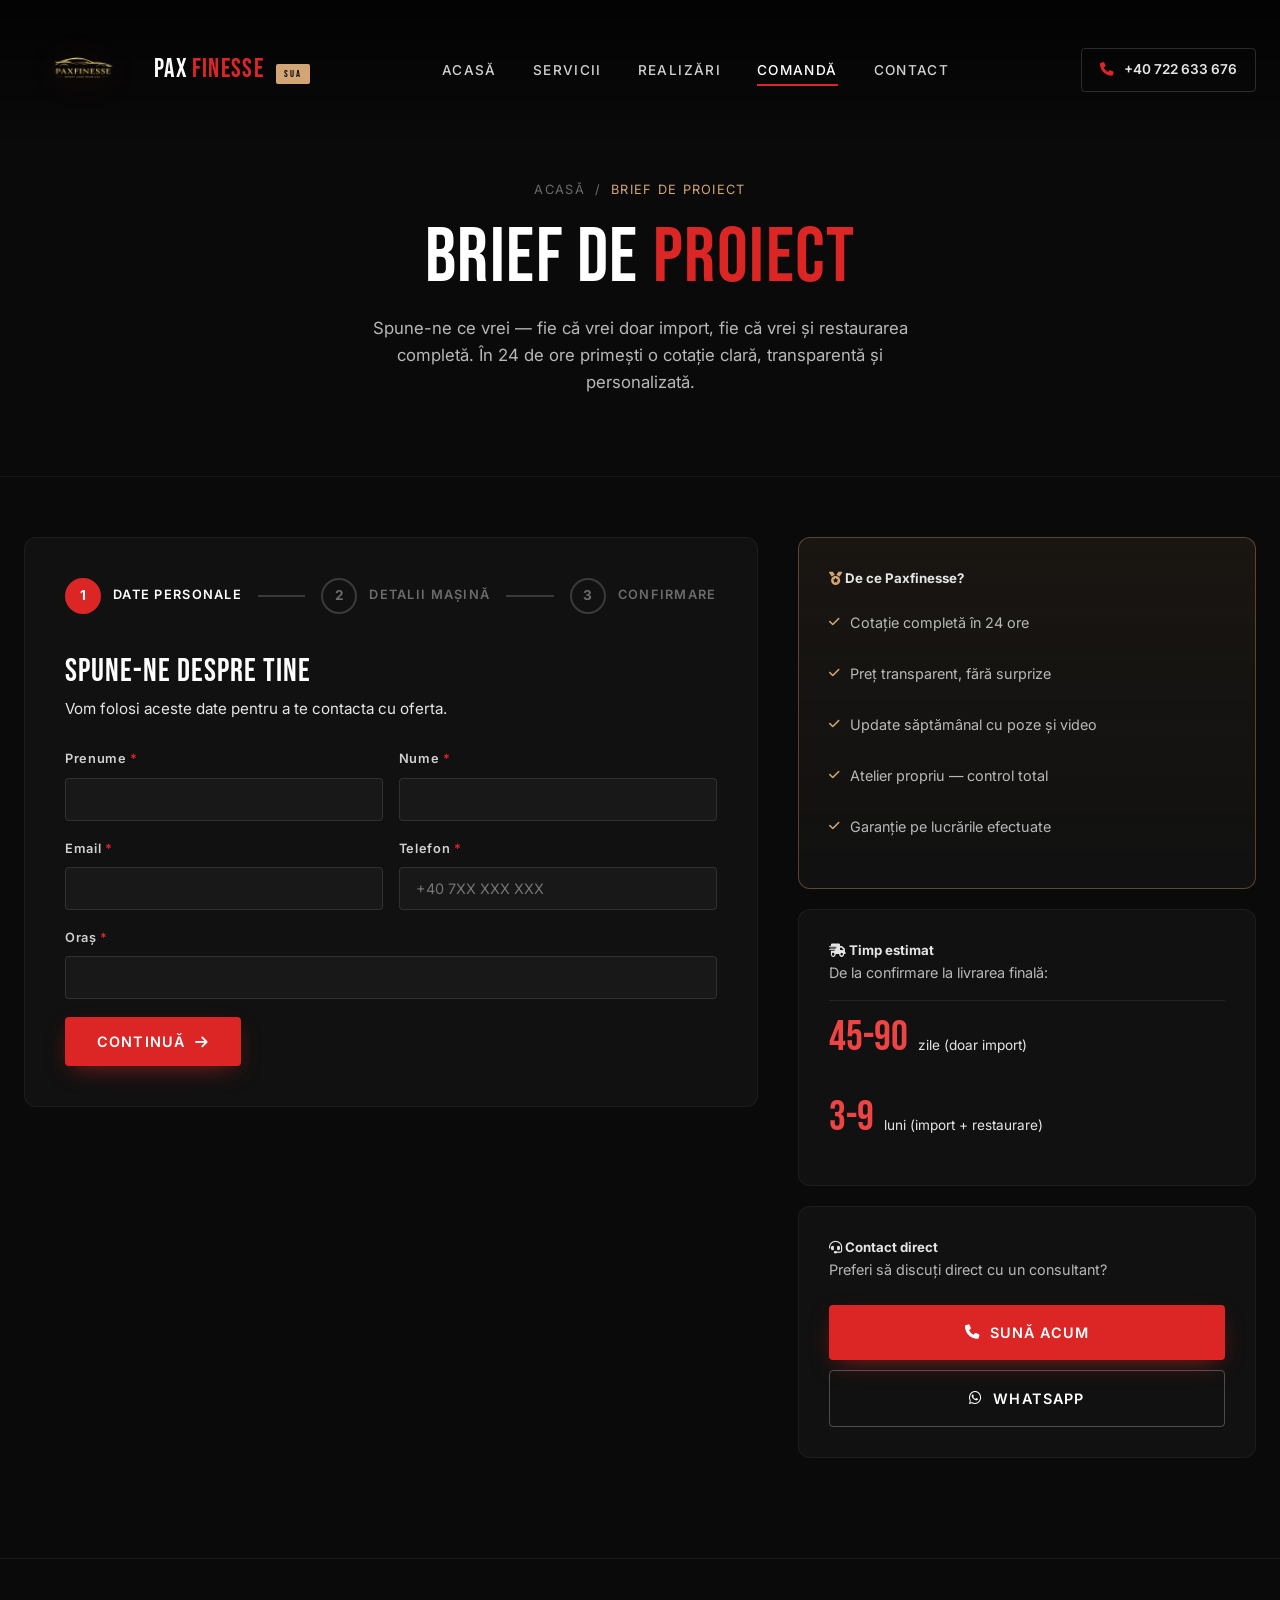
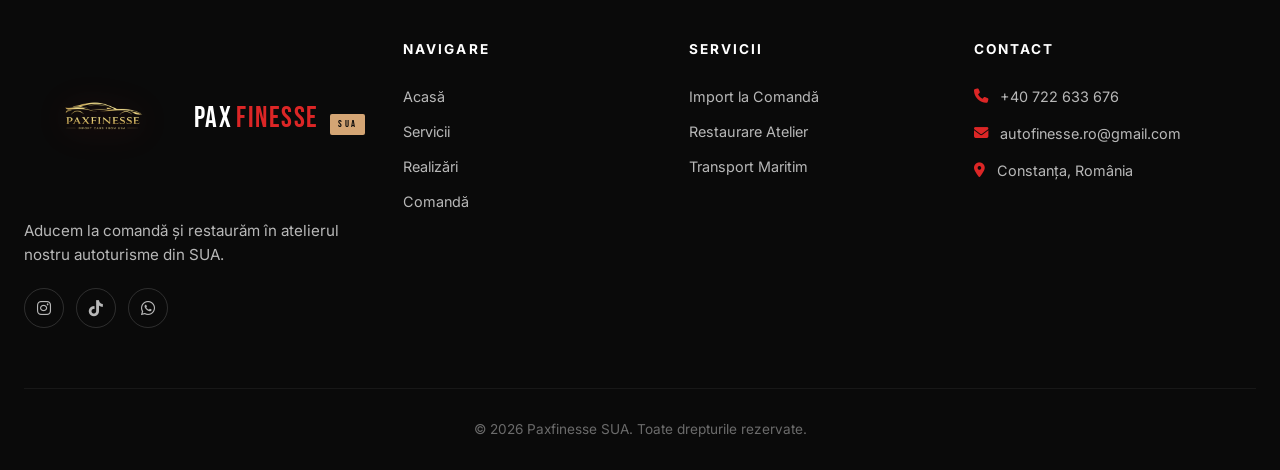
==== comanda.html @ f7341d7a "Paxfinesse SUA - site static complet: home, realizari, comanda" ====
<!DOCTYPE html>
<html lang="ro">
<head>
    <meta charset="UTF-8">
    <meta name="viewport" content="width=device-width, initial-scale=1.0">
    <title>Brief de Proiect — Paxfinesse SUA</title>
    <link rel="preconnect" href="https://fonts.googleapis.com">
    <link rel="preconnect" href="https://fonts.gstatic.com" crossorigin>
    <link href="https://fonts.googleapis.com/css2?family=Bebas+Neue&family=Inter:wght@300;400;500;600;700;800&family=Playfair+Display:ital,wght@1,400;1,500&display=swap" rel="stylesheet">
    <link rel="stylesheet" href="https://cdnjs.cloudflare.com/ajax/libs/font-awesome/6.5.0/css/all.min.css">
    <link rel="stylesheet" href="css/style.css">
</head>
<body>

<!-- NAVBAR -->
<nav class="navbar scrolled" id="navbar">
    <div class="nav-inner">
        <a href="index.html" class="brand">
            <img src="assets/paxfinesse-logo.png" alt="Paxfinesse SUA" class="brand-logo">
            <span class="brand-text">
                <span class="b-pax">PAX</span><span class="b-fin">FINESSE</span>
                <span class="b-sua">SUA</span>
            </span>
        </a>
        <ul class="nav-menu" id="navMenu">
            <li><a href="index.html">Acasă</a></li>
            <li><a href="index.html#servicii">Servicii</a></li>
            <li><a href="stoc.html">Realizări</a></li>
            <li><a href="comanda.html" class="active">Comandă</a></li>
            <li><a href="index.html#contact">Contact</a></li>
        </ul>
        <div class="nav-cta">
            <a href="tel:+40722633676" class="nav-phone">
                <i class="fas fa-phone"></i>
                <span>+40 722 633 676</span>
            </a>
            <button class="hamburger" id="burger" aria-label="Meniu">
                <span></span><span></span><span></span>
            </button>
        </div>
    </div>
</nav>

<!-- PAGE HERO -->
<section class="page-hero">
    <div class="container">
        <div class="page-hero-inner">
            <div class="breadcrumb">
                <a href="index.html">Acasă</a> / <span>Brief de Proiect</span>
            </div>
            <h1>Brief de <span class="text-red">Proiect</span></h1>
            <p>Spune-ne ce vrei — fie că vrei doar import, fie că vrei și restaurarea completă. În 24 de ore primești o cotație clară, transparentă și personalizată.</p>
        </div>
    </div>
</section>

<!-- ORDER -->
<section class="order-section">
    <div class="container">
        <div class="order-layout">

            <!-- LEFT: Form -->
            <div class="order-card">

                <!-- Steps bar -->
                <div class="steps-bar">
                    <div class="step-item active" data-step="1">
                        <div class="step-num">1</div>
                        <div class="step-label">Date Personale</div>
                    </div>
                    <div class="step-line"></div>
                    <div class="step-item" data-step="2">
                        <div class="step-num">2</div>
                        <div class="step-label">Detalii Mașină</div>
                    </div>
                    <div class="step-line"></div>
                    <div class="step-item" data-step="3">
                        <div class="step-num">3</div>
                        <div class="step-label">Confirmare</div>
                    </div>
                </div>

                <form id="orderForm" novalidate>

                    <!-- STEP 1 -->
                    <div class="form-step active" data-step="1">
                        <h3 class="form-step-title">Spune-ne despre tine</h3>
                        <p class="form-step-sub">Vom folosi aceste date pentru a te contacta cu oferta.</p>

                        <div class="form-row">
                            <div class="form-group">
                                <label>Prenume <span class="text-red">*</span></label>
                                <input type="text" class="text-input" name="firstName" id="firstName" required>
                            </div>
                            <div class="form-group">
                                <label>Nume <span class="text-red">*</span></label>
                                <input type="text" class="text-input" name="lastName" id="lastName" required>
                            </div>
                        </div>

                        <div class="form-row">
                            <div class="form-group">
                                <label>Email <span class="text-red">*</span></label>
                                <input type="email" class="text-input" name="email" id="email" required>
                            </div>
                            <div class="form-group">
                                <label>Telefon <span class="text-red">*</span></label>
                                <input type="tel" class="text-input" name="phone" id="phone" required placeholder="+40 7XX XXX XXX">
                            </div>
                        </div>

                        <div class="form-group">
                            <label>Oraș <span class="text-red">*</span></label>
                            <input type="text" class="text-input" name="city" id="city" required>
                        </div>

                        <div class="form-actions">
                            <span></span>
                            <button type="button" class="btn btn-primary" data-next>
                                Continuă <i class="fas fa-arrow-right"></i>
                            </button>
                        </div>
                    </div>

                    <!-- STEP 2 -->
                    <div class="form-step" data-step="2">
                        <h3 class="form-step-title">Detalii despre proiectul tău</h3>
                        <p class="form-step-sub">Cu cât mai multe detalii, cu atât mai bună oferta noastră.</p>

                        <div class="form-group">
                            <label>Ce serviciu vrei? <span class="text-red">*</span></label>
                            <div class="service-choice">
                                <label class="choice-card">
                                    <input type="radio" name="serviceType" value="import" required>
                                    <span class="choice-content">
                                        <i class="fas fa-flag-usa"></i>
                                        <strong>Doar Import</strong>
                                        <small>O găsim, o aducem, o înmatriculăm</small>
                                    </span>
                                </label>
                                <label class="choice-card">
                                    <input type="radio" name="serviceType" value="full" required>
                                    <span class="choice-content">
                                        <i class="fas fa-tools"></i>
                                        <strong>Import + Restaurare</strong>
                                        <small>Pachet complet în atelierul nostru</small>
                                    </span>
                                </label>
                                <label class="choice-card">
                                    <input type="radio" name="serviceType" value="consult" required>
                                    <span class="choice-content">
                                        <i class="fas fa-comments"></i>
                                        <strong>Consultanță</strong>
                                        <small>Nu sunt încă sigur, vreau să discutăm</small>
                                    </span>
                                </label>
                            </div>
                        </div>

                        <div class="form-row">
                            <div class="form-group">
                                <label>Marca <span class="text-red">*</span></label>
                                <input type="text" class="text-input" name="carBrand" id="carBrand" required placeholder="Ex: Ford, Chevy, Dodge...">
                            </div>
                            <div class="form-group">
                                <label>Model <span class="text-red">*</span></label>
                                <input type="text" class="text-input" name="carModel" id="carModel" required placeholder="Ex: Mustang, Camaro, Charger">
                            </div>
                        </div>

                        <div class="form-row">
                            <div class="form-group">
                                <label>An (sau interval)</label>
                                <input type="text" class="text-input" name="carYear" id="carYear" placeholder="Ex: 2018-2022 sau 1969">
                            </div>
                            <div class="form-group">
                                <label>Buget total (€) <span class="text-red">*</span></label>
                                <input type="text" class="text-input" name="budget" id="budget" required placeholder="Ex: 50000">
                            </div>
                        </div>

                        <div class="form-group">
                            <label>Stare finală dorită</label>
                            <select class="select-input" name="desiredCondition" id="desiredCondition">
                                <option value="">Alege starea dorită...</option>
                                <option value="daily">Daily driver — fiabil, frumos, gata de drum</option>
                                <option value="showroom">Showroom — perfect, ca nouă</option>
                                <option value="resto-mod">Resto-Mod — vintage cu interior modern</option>
                                <option value="track">Track-ready — modificări de performanță</option>
                                <option value="concours">Concours — restaurare la nivel de muzeu</option>
                                <option value="original">Original — doar păstrat și îmbunătățit</option>
                            </select>
                        </div>

                        <div class="form-row">
                            <div class="form-group">
                                <label>Culoare preferată</label>
                                <input type="text" class="text-input" name="carColor" id="carColor" placeholder="Ex: Negru, Roșu Granat">
                            </div>
                            <div class="form-group">
                                <label>VIN (dacă ai deja o mașină identificată)</label>
                                <input type="text" class="text-input" name="vinNumber" id="vinNumber" placeholder="17 caractere">
                            </div>
                        </div>

                        <div class="form-group">
                            <label>Note suplimentare / Modificări dorite</label>
                            <textarea class="text-input" name="extras" id="extras" rows="4" placeholder="Ex: jante 20'', eșapament aftermarket, scaune din piele, panoramic, lift kit..."></textarea>
                        </div>

                        <div class="form-actions">
                            <button type="button" class="btn btn-outline" data-prev>
                                <i class="fas fa-arrow-left"></i> Înapoi
                            </button>
                            <button type="button" class="btn btn-primary" data-next>
                                Continuă <i class="fas fa-arrow-right"></i>
                            </button>
                        </div>
                    </div>

                    <!-- STEP 3 -->
                    <div class="form-step" data-step="3">
                        <h3 class="form-step-title">Verifică și trimite</h3>
                        <p class="form-step-sub">Asigură-te că toate datele sunt corecte înainte de a trimite.</p>

                        <div class="review-block" id="reviewBlock"></div>

                        <div class="checkbox-row" style="margin-top:24px">
                            <input type="checkbox" id="agreeTerms" required>
                            <label for="agreeTerms">
                                Sunt de acord cu <a href="#" style="color:var(--red-bright)">termenii și condițiile</a> serviciului.
                            </label>
                        </div>

                        <div class="checkbox-row">
                            <input type="checkbox" id="agreeGdpr">
                            <label for="agreeGdpr">
                                Doresc să primesc oferte periodice prin email (opțional).
                            </label>
                        </div>

                        <div class="form-actions">
                            <button type="button" class="btn btn-outline" data-prev>
                                <i class="fas fa-arrow-left"></i> Înapoi
                            </button>
                            <button type="submit" class="btn btn-primary">
                                <i class="fas fa-paper-plane"></i> Trimite Cererea
                            </button>
                        </div>
                    </div>

                </form>

                <!-- Success state -->
                <div class="success-state" id="successState" style="display:none">
                    <div class="success-ico">
                        <i class="fas fa-check"></i>
                    </div>
                    <h2>Briful tău a fost trimis!</h2>
                    <p>Mulțumim! Un consultant Paxfinesse SUA te va contacta în maxim 24 de ore cu o cotație completă și opțiuni de proiect.</p>
                    <a href="stoc.html" class="btn btn-primary">
                        <i class="fas fa-images"></i> Explorează Realizările
                    </a>
                </div>

            </div>

            <!-- RIGHT: Aside -->
            <aside class="order-aside">

                <div class="aside-card gold">
                    <h5><i class="fas fa-medal"></i> De ce Paxfinesse?</h5>
                    <ul class="aside-list">
                        <li><i class="fas fa-check"></i> Cotație completă în 24 ore</li>
                        <li><i class="fas fa-check"></i> Preț transparent, fără surprize</li>
                        <li><i class="fas fa-check"></i> Update săptămânal cu poze și video</li>
                        <li><i class="fas fa-check"></i> Atelier propriu — control total</li>
                        <li><i class="fas fa-check"></i> Garanție pe lucrările efectuate</li>
                    </ul>
                </div>

                <div class="aside-card">
                    <h5><i class="fas fa-shipping-fast"></i> Timp estimat</h5>
                    <p>De la confirmare la livrarea finală:</p>
                    <div class="aside-stat">
                        <span class="big">45-90</span>
                        <span class="small">zile (doar import)</span>
                    </div>
                    <div class="aside-stat" style="border-top:none;padding-top:6px">
                        <span class="big">3-9</span>
                        <span class="small">luni (import + restaurare)</span>
                    </div>
                </div>

                <div class="aside-card">
                    <h5><i class="fas fa-headset"></i> Contact direct</h5>
                    <p>Preferi să discuți direct cu un consultant?</p>
                    <a href="tel:+40722633676" class="btn btn-primary btn-block" style="margin-top:14px">
                        <i class="fas fa-phone"></i> Sună Acum
                    </a>
                    <a href="https://wa.me/40722633676" class="btn btn-outline btn-block" style="margin-top:10px">
                        <i class="fab fa-whatsapp"></i> WhatsApp
                    </a>
                </div>

            </aside>

        </div>
    </div>
</section>

<!-- FOOTER -->
<footer class="footer" id="contact">
    <div class="container">
        <div class="footer-grid">
            <div class="footer-about">
                <a href="index.html" class="brand brand-footer">
                    <img src="assets/paxfinesse-logo.png" alt="Paxfinesse SUA" class="brand-logo">
                    <span class="brand-text">
                        <span class="b-pax">PAX</span><span class="b-fin">FINESSE</span>
                        <span class="b-sua">SUA</span>
                    </span>
                </a>
                <p>Aducem la comandă și restaurăm în atelierul nostru autoturisme din SUA.</p>
                <div class="socials">
                    <a href="https://www.instagram.com/paxfinessepax/" target="_blank" rel="noopener noreferrer" aria-label="Instagram"><i class="fab fa-instagram"></i></a>
                    <a href="https://www.tiktok.com/@paxfinesse?_t=ZN-8yZHqIfmm4E&_r=1&fbclid=PAZXh0bgNhZW0CMTEAc3J0YwZhcHBfaWQPOTM2NjE5NzQzMzkyNDU5AAGn2TuDAbLvphgei1O01tbaapVm8dabhwW_PqKula9Um7e5-4xDob9JzGexZbg_aem_R9yHzOPv0Os4jZHswV5WrA" target="_blank" rel="noopener noreferrer" aria-label="TikTok"><i class="fab fa-tiktok"></i></a>
                    <a href="#" aria-label="WhatsApp"><i class="fab fa-whatsapp"></i></a>
                </div>
            </div>
            <div>
                <h5>Navigare</h5>
                <div class="footer-links">
                    <a href="index.html">Acasă</a>
                    <a href="index.html#servicii">Servicii</a>
                    <a href="stoc.html">Realizări</a>
                    <a href="comanda.html">Comandă</a>
                </div>
            </div>
            <div>
                <h5>Servicii</h5>
                <div class="footer-links">
                    <a href="index.html#servicii">Import la Comandă</a>
                    <a href="index.html#servicii">Restaurare Atelier</a>
                    <a href="index.html#detalii-servicii">Transport Maritim</a>
                </div>
            </div>
            <div>
                <h5>Contact</h5>
                <ul class="footer-contact">
                    <li><i class="fas fa-phone"></i> +40 722 633 676</li>
                    <li><i class="fas fa-envelope"></i> autofinesse.ro@gmail.com</li>
                    <li><i class="fas fa-map-marker-alt"></i> Constanța, România</li>
                </ul>
            </div>
        </div>
        <div class="footer-bottom">
            <p>&copy; 2026 Paxfinesse SUA. Toate drepturile rezervate.</p>
        </div>
    </div>
</footer>

<script src="js/main.js"></script>
</body>
</html>
---- css/style.css ----
/* ==========================================================================
   PAXFINESSE SUA — Premium Car Import Stylesheet
   Palette: jet black, crimson red, champagne gold accent
   ========================================================================== */

/* ---------- RESET ---------- */
*, *::before, *::after { margin: 0; padding: 0; box-sizing: border-box; }
html { scroll-behavior: smooth; -webkit-text-size-adjust: 100%; }
body {
    font-family: 'Inter', -apple-system, BlinkMacSystemFont, sans-serif;
    background: #0a0a0a;
    color: #e5e5e5;
    line-height: 1.6;
    overflow-x: hidden;
    -webkit-font-smoothing: antialiased;
}
img, svg { max-width: 100%; display: block; }
a { color: inherit; text-decoration: none; transition: color .25s ease; }
button { font-family: inherit; cursor: pointer; border: none; background: none; color: inherit; }
input, select, textarea { font-family: inherit; font-size: 1rem; }
ul { list-style: none; }

/* ---------- TOKENS ---------- */
:root {
    --black: #0a0a0a;
    --black-2: #111111;
    --black-3: #181818;
    --gray-900: #1f1f1f;
    --gray-800: #2a2a2a;
    --gray-700: #3a3a3a;
    --gray-500: #6b6b6b;
    --gray-300: #b8b8b8;
    --gray-200: #d1d1d1;
    --white: #ffffff;
    --red: #dc2626;
    --red-bright: #ef4444;
    --red-dark: #991b1b;
    --gold: #d4a574;
    --gold-bright: #e6bd8a;

    --font-body: 'Inter', sans-serif;
    --font-display: 'Bebas Neue', 'Inter', sans-serif;
    --font-serif: 'Playfair Display', serif;

    --container: 1280px;
    --radius: 4px;
    --radius-lg: 12px;
    --transition: cubic-bezier(.4,0,.2,1);

    --shadow-lg: 0 25px 50px -12px rgba(0,0,0,0.5);
    --shadow-red: 0 12px 40px -10px rgba(220,38,38,0.45);
}

/* ---------- TYPOGRAPHY ---------- */
h1, h2, h3, h4 { font-family: var(--font-display); font-weight: 400; letter-spacing: 0.02em; color: var(--white); line-height: 1.1; }
.text-red { color: var(--red); }
.text-gold { color: var(--gold); }
.text-white { color: var(--white); }

/* ---------- LAYOUT ---------- */
.container {
    width: 100%;
    max-width: var(--container);
    margin: 0 auto;
    padding: 0 24px;
}
.section { padding: 100px 0; }
.section-tag {
    display: inline-flex;
    align-items: center;
    gap: 12px;
    font-size: 0.75rem;
    font-weight: 600;
    letter-spacing: 0.25em;
    text-transform: uppercase;
    color: var(--gold);
    margin-bottom: 20px;
}
.section-tag::before {
    content: '';
    width: 40px; height: 1px;
    background: var(--gold);
}
.section-header { text-align: center; max-width: 720px; margin: 0 auto 70px; }
.section-header h2 {
    font-size: clamp(2.2rem, 4.5vw, 3.8rem);
    margin-bottom: 16px;
}
.section-header p { color: var(--gray-300); font-size: 1.05rem; }

/* ---------- BUTTONS ---------- */
.btn {
    display: inline-flex;
    align-items: center;
    justify-content: center;
    gap: 10px;
    padding: 16px 32px;
    font-weight: 600;
    font-size: 0.9rem;
    letter-spacing: 0.08em;
    text-transform: uppercase;
    border-radius: var(--radius);
    transition: all .3s var(--transition);
    position: relative;
    overflow: hidden;
    cursor: pointer;
}
.btn-primary {
    background: var(--red);
    color: var(--white);
    box-shadow: 0 8px 24px -8px rgba(220,38,38,0.6);
}
.btn-primary:hover {
    background: var(--red-bright);
    transform: translateY(-2px);
    box-shadow: 0 14px 32px -8px rgba(220,38,38,0.7);
}
.btn-outline {
    background: transparent;
    color: var(--white);
    border: 1px solid rgba(255,255,255,0.25);
}
.btn-outline:hover {
    background: var(--white);
    color: var(--black);
    border-color: var(--white);
}
.btn-gold {
    background: var(--gold);
    color: var(--black);
}
.btn-gold:hover { background: var(--gold-bright); transform: translateY(-2px); }
.btn-sm { padding: 11px 22px; font-size: 0.75rem; }
.btn-block { width: 100%; }

/* ==========================================================================
   NAVBAR
   ========================================================================== */
.navbar {
    position: fixed;
    top: 0; left: 0; right: 0;
    z-index: 1000;
    padding: 10px 0;
    transition: all .4s var(--transition);
    background: linear-gradient(180deg, rgba(0,0,0,0.7) 0%, transparent 100%);
}
.navbar.scrolled {
    padding: 8px 0;
    background: rgba(10,10,10,0.95);
    backdrop-filter: blur(20px);
    -webkit-backdrop-filter: blur(20px);
    border-bottom: 1px solid rgba(255,255,255,0.06);
}
.nav-inner {
    max-width: var(--container);
    margin: 0 auto;
    padding: 0 24px;
    display: flex;
    align-items: center;
    justify-content: space-between;
    gap: 30px;
}
.brand {
    display: flex;
    align-items: center;
    gap: 10px;
    font-family: var(--font-display);
    font-size: 1.6rem;
    letter-spacing: 0.05em;
    text-decoration: none;
}
.brand-logo {
    height: 120px;
    width: auto;
    display: block;
    filter: drop-shadow(0 4px 16px rgba(220,38,38,0.35));
    transition: transform .35s ease, filter .35s ease;
}
.brand:hover .brand-logo {
    transform: scale(1.06) rotate(-2deg);
    filter: drop-shadow(0 4px 14px rgba(239,68,68,0.5));
}
.brand-text { display: flex; align-items: baseline; gap: 4px; }
.brand .b-pax { color: var(--white); }
.brand .b-fin { color: var(--red); }
.brand .b-sua {
    margin-left: 8px;
    padding: 2px 8px;
    font-size: 0.65rem;
    background: var(--gold);
    color: var(--black);
    border-radius: 2px;
    letter-spacing: 0.2em;
}
.nav-menu {
    display: flex;
    gap: 36px;
}
.nav-menu a {
    position: relative;
    font-size: 0.85rem;
    font-weight: 500;
    letter-spacing: 0.1em;
    text-transform: uppercase;
    color: var(--gray-200);
    padding: 8px 0;
}
.nav-menu a:hover,
.nav-menu a.active { color: var(--white); }
.nav-menu a::after {
    content: '';
    position: absolute;
    left: 0; bottom: 0;
    width: 0; height: 2px;
    background: var(--red);
    transition: width .3s var(--transition);
}
.nav-menu a:hover::after,
.nav-menu a.active::after { width: 100%; }

.nav-cta {
    display: flex;
    align-items: center;
    gap: 16px;
}
.nav-phone {
    display: flex;
    align-items: center;
    gap: 10px;
    padding: 10px 18px;
    border: 1px solid rgba(255,255,255,0.15);
    border-radius: var(--radius);
    font-size: 0.85rem;
    font-weight: 600;
    transition: all .3s var(--transition);
}
.nav-phone:hover { border-color: var(--red); color: var(--red); }
.nav-phone i { color: var(--red); }

/* Hamburger */
.hamburger {
    display: none;
    flex-direction: column;
    gap: 5px;
    padding: 8px;
    z-index: 1001;
}
.hamburger span {
    display: block;
    width: 24px; height: 2px;
    background: var(--white);
    transition: all .3s var(--transition);
}
.hamburger.active span:nth-child(1) { transform: translateY(7px) rotate(45deg); }
.hamburger.active span:nth-child(2) { opacity: 0; }
.hamburger.active span:nth-child(3) { transform: translateY(-7px) rotate(-45deg); }

/* ==========================================================================
   HERO
   ========================================================================== */
.hero {
    position: relative;
    min-height: 100vh;
    display: flex;
    align-items: center;
    overflow: hidden;
    background: var(--black);
}
.hero-bg {
    position: absolute;
    inset: 0;
    background-image: url('https://images.unsplash.com/photo-1492144534655-ae79c964c9d7?w=1920&q=80');
    background-size: cover;
    background-position: center;
    transform: scale(1.05);
    animation: heroZoom 20s ease-in-out infinite alternate;
}
@keyframes heroZoom {
    from { transform: scale(1.05); }
    to { transform: scale(1.15); }
}
.hero-overlay {
    position: absolute;
    inset: 0;
    background: linear-gradient(135deg, rgba(10,10,10,0.95) 0%, rgba(10,10,10,0.7) 50%, rgba(10,10,10,0.85) 100%);
}
.hero-grain {
    position: absolute;
    inset: 0;
    opacity: 0.08;
    background-image: url("data:image/svg+xml,%3Csvg viewBox='0 0 200 200' xmlns='http://www.w3.org/2000/svg'%3E%3Cfilter id='n'%3E%3CfeTurbulence type='fractalNoise' baseFrequency='0.9'/%3E%3C/filter%3E%3Crect width='100%25' height='100%25' filter='url(%23n)'/%3E%3C/svg%3E");
    pointer-events: none;
}
.hero-content {
    position: relative;
    z-index: 2;
    width: 100%;
    max-width: var(--container);
    margin: 0 auto;
    padding: 120px 24px 80px;
}
.hero-badge {
    display: inline-flex;
    align-items: center;
    gap: 12px;
    padding: 8px 16px;
    background: rgba(220,38,38,0.12);
    border: 1px solid rgba(220,38,38,0.3);
    border-radius: 100px;
    font-size: 0.75rem;
    letter-spacing: 0.2em;
    text-transform: uppercase;
    color: var(--red-bright);
    font-weight: 600;
    margin-bottom: 28px;
    animation: fadeUp .8s var(--transition) both;
}
.hero h1 {
    font-size: clamp(3rem, 8vw, 7rem);
    line-height: 0.95;
    margin-bottom: 28px;
    max-width: 900px;
    animation: fadeUp .8s .1s var(--transition) both;
}
.hero h1 .accent {
    display: block;
    font-family: var(--font-serif);
    font-style: italic;
    font-weight: 400;
    font-size: 0.6em;
    color: var(--gold);
    margin-top: 8px;
}
.hero-subtitle {
    font-size: 1.15rem;
    color: var(--gray-300);
    max-width: 580px;
    margin-bottom: 40px;
    animation: fadeUp .8s .2s var(--transition) both;
}
.hero-actions {
    display: flex;
    gap: 16px;
    flex-wrap: wrap;
    margin-bottom: 80px;
    animation: fadeUp .8s .3s var(--transition) both;
}
.hero-stats {
    display: grid;
    grid-template-columns: repeat(auto-fit, minmax(180px, 1fr));
    gap: 40px;
    max-width: 800px;
    padding-top: 40px;
    border-top: 1px solid rgba(255,255,255,0.08);
    animation: fadeUp .8s .4s var(--transition) both;
}
.hero-stat { }
.hero-stat .num {
    display: block;
    font-family: var(--font-display);
    font-size: 3rem;
    color: var(--white);
    line-height: 1;
    margin-bottom: 8px;
}
.hero-stat .num .text-red { color: var(--red); }
.hero-stat .lbl {
    font-size: 0.75rem;
    letter-spacing: 0.25em;
    text-transform: uppercase;
    color: var(--gray-500);
}

.scroll-cue {
    position: absolute;
    bottom: 30px;
    left: 50%;
    transform: translateX(-50%);
    z-index: 2;
    display: flex;
    flex-direction: column;
    align-items: center;
    gap: 8px;
    color: var(--gray-300);
    font-size: 0.7rem;
    letter-spacing: 0.3em;
    text-transform: uppercase;
}
.scroll-cue .line {
    width: 1px;
    height: 40px;
    background: linear-gradient(to bottom, var(--gold), transparent);
    animation: scrollLine 2s ease-in-out infinite;
}
@keyframes scrollLine {
    0%, 100% { transform: scaleY(1); transform-origin: top; }
    50% { transform: scaleY(0.3); transform-origin: top; }
}
@keyframes fadeUp {
    from { opacity: 0; transform: translateY(30px); }
    to { opacity: 1; transform: translateY(0); }
}

/* ==========================================================================
   AUCTION PARTNERS STRIP
   ========================================================================== */
.partners {
    padding: 50px 0;
    background: var(--black-2);
    border-bottom: 1px solid rgba(255,255,255,0.05);
}
.partners-label {
    text-align: center;
    font-size: 0.7rem;
    letter-spacing: 0.3em;
    text-transform: uppercase;
    color: var(--gray-500);
    margin-bottom: 30px;
}
.partners-grid {
    display: flex;
    justify-content: center;
    align-items: center;
    gap: 60px;
    flex-wrap: wrap;
    opacity: 0.6;
}
.partner-logo {
    font-family: var(--font-display);
    font-size: 1.5rem;
    letter-spacing: 0.1em;
    color: var(--gray-300);
    transition: all .3s var(--transition);
}
.partner-logo:hover { color: var(--gold); opacity: 1; }

/* ---------- TOP BRANDS CAROUSEL ---------- */
.top-brands {
    padding: 90px 0 80px;
    background: linear-gradient(180deg, #0c0c0c 0%, #101010 100%);
    border-top: 1px solid rgba(255,255,255,0.06);
    border-bottom: 1px solid rgba(255,255,255,0.06);
}
.brand-carousel {
    position: relative;
    overflow: hidden;
    margin-top: 12px;
}
.brand-carousel::before,
.brand-carousel::after {
    content: '';
    position: absolute;
    top: 0;
    width: 120px;
    height: 100%;
    z-index: 2;
    pointer-events: none;
}
.brand-carousel::before {
    left: 0;
    background: linear-gradient(90deg, #0f0f0f 0%, transparent 100%);
}
.brand-carousel::after {
    right: 0;
    background: linear-gradient(270deg, #0f0f0f 0%, transparent 100%);
}
.brand-track {
    display: flex;
    align-items: center;
    gap: 18px;
    width: max-content;
    animation: brandMarquee 44s linear infinite;
    padding: 16px 0;
}
.brand-carousel:hover .brand-track { animation-play-state: paused; }
.brand-item {
    width: 170px;
    min-width: 170px;
    height: 96px;
    border-radius: 12px;
    background: rgba(255,255,255,0.03);
    border: 1px solid rgba(255,255,255,0.1);
    display: flex;
    align-items: center;
    justify-content: center;
    padding: 16px;
}
.brand-item img {
    max-width: 100%;
    max-height: 100%;
    object-fit: contain;
    filter: grayscale(1) contrast(1.05) brightness(0.92);
    opacity: 0.82;
    transition: filter .25s ease, opacity .25s ease, transform .25s ease;
}
.brand-item:hover img {
    filter: grayscale(0) contrast(1.08) brightness(1);
    opacity: 1;
    transform: scale(1.04);
}
@keyframes brandMarquee {
    from { transform: translateX(0); }
    to { transform: translateX(-50%); }
}
@media (max-width: 768px) {
    .brand-item {
        width: 140px;
        min-width: 140px;
        height: 84px;
    }
}

/* ==========================================================================
   USEFUL RESOURCES
   ========================================================================== */
.resources-useful {
    background: linear-gradient(180deg, #0d0d0d 0%, #121212 100%);
}
.resources-grid {
    display: grid;
    grid-template-columns: repeat(2, minmax(0, 1fr));
    gap: 24px;
}
.resource-card {
    background: var(--black-2);
    border: 1px solid rgba(255,255,255,0.08);
    border-radius: var(--radius-lg);
    padding: 34px 30px;
    transition: transform .25s ease, border-color .25s ease;
}
.resource-card:hover {
    transform: translateY(-4px);
    border-color: rgba(220,38,38,0.35);
}
.resource-head {
    display: flex;
    align-items: center;
    justify-content: space-between;
    gap: 16px;
    margin-bottom: 12px;
}
.resource-head h3 {
    margin: 0;
    font-family: var(--font-display);
    letter-spacing: 0.04em;
    color: var(--white);
    font-size: 1.9rem;
    display: flex;
    align-items: center;
    gap: 10px;
}
.resource-head h3 i {
    color: var(--red-bright);
    font-size: 1.1rem;
}
.resource-sub {
    color: var(--gray-300);
    margin-bottom: 14px;
}
.resource-list {
    margin: 0;
    padding-left: 20px;
    color: var(--gray-200);
    line-height: 1.7;
}
.resource-note {
    margin-top: 14px;
    color: var(--gold);
    font-size: 0.9rem;
    border-top: 1px solid rgba(255,255,255,0.08);
    padding-top: 12px;
}
@media (max-width: 900px) {
    .resources-grid {
        grid-template-columns: 1fr;
    }
    .resource-head {
        flex-direction: column;
        align-items: flex-start;
    }
}

/* ==========================================================================
   SERVICES
   ========================================================================== */
.services { background: var(--black); }
.services-grid {
    display: grid;
    grid-template-columns: repeat(auto-fit, minmax(280px, 1fr));
    gap: 24px;
}
.service-card {
    padding: 40px 32px;
    background: var(--black-2);
    border: 1px solid rgba(255,255,255,0.05);
    border-radius: var(--radius-lg);
    transition: all .4s var(--transition);
    opacity: 0;
    transform: translateY(30px);
    position: relative;
    overflow: hidden;
}
.service-card.visible {
    opacity: 1;
    transform: translateY(0);
}
.service-card::before {
    content: '';
    position: absolute;
    top: 0; left: 0;
    width: 100%; height: 3px;
    background: linear-gradient(90deg, var(--red), var(--gold));
    transform: scaleX(0);
    transform-origin: left;
    transition: transform .5s var(--transition);
}
.service-card:hover {
    border-color: rgba(220,38,38,0.3);
    transform: translateY(-6px);
    background: var(--black-3);
}
.service-card:hover::before { transform: scaleX(1); }
.service-icon {
    width: 60px; height: 60px;
    display: flex;
    align-items: center;
    justify-content: center;
    background: rgba(220,38,38,0.1);
    border-radius: var(--radius);
    color: var(--red);
    font-size: 1.5rem;
    margin-bottom: 24px;
    transition: all .3s var(--transition);
}
.service-card:hover .service-icon {
    background: var(--red);
    color: var(--white);
}
.service-card h3 {
    font-family: var(--font-body);
    font-size: 1.25rem;
    font-weight: 700;
    margin-bottom: 12px;
    color: var(--white);
}
.service-card p {
    color: var(--gray-300);
    font-size: 0.95rem;
}

/* ==========================================================================
   FEATURED CARS
   ========================================================================== */
.featured { background: var(--black-2); position: relative; }
.featured::before {
    content: '';
    position: absolute;
    top: 0; left: 0; right: 0; height: 1px;
    background: linear-gradient(90deg, transparent, rgba(212,165,116,0.3), transparent);
}
.cars-grid {
    display: grid;
    grid-template-columns: repeat(auto-fill, minmax(340px, 1fr));
    gap: 28px;
}
.car-card {
    background: var(--black-3);
    border-radius: var(--radius-lg);
    overflow: hidden;
    transition: all .4s var(--transition);
    border: 1px solid rgba(255,255,255,0.05);
    opacity: 0;
    transform: translateY(40px);
    cursor: pointer;
    display: flex;
    flex-direction: column;
}
.car-card.visible { opacity: 1; transform: translateY(0); }
.car-card:hover {
    transform: translateY(-8px);
    border-color: rgba(220,38,38,0.3);
    box-shadow: var(--shadow-lg);
}
.car-media {
    position: relative;
    aspect-ratio: 16/10;
    overflow: hidden;
    background: var(--gray-900);
}
.car-media img {
    width: 100%; height: 100%;
    object-fit: cover;
    transition: transform .8s var(--transition);
}
.car-card:hover .car-media img { transform: scale(1.08); }
.car-badges {
    position: absolute;
    top: 16px; left: 16px;
    display: flex;
    gap: 8px;
    flex-wrap: wrap;
}
.badge {
    padding: 6px 12px;
    font-size: 0.65rem;
    font-weight: 700;
    letter-spacing: 0.15em;
    text-transform: uppercase;
    border-radius: var(--radius);
    background: rgba(0,0,0,0.7);
    backdrop-filter: blur(10px);
    color: var(--white);
}
.badge-new { background: var(--red); }
.badge-hot { background: var(--gold); color: var(--black); }
.badge-low { background: rgba(34,197,94,0.9); }

.car-fav {
    position: absolute;
    top: 16px; right: 16px;
    width: 40px; height: 40px;
    display: flex;
    align-items: center;
    justify-content: center;
    background: rgba(0,0,0,0.6);
    backdrop-filter: blur(10px);
    border-radius: 50%;
    color: var(--white);
    font-size: 1rem;
    transition: all .3s var(--transition);
}
.car-fav:hover { background: var(--red); transform: scale(1.1); }
.car-fav.active { background: var(--red); color: var(--white); }
.car-fav.active i { font-weight: 900; }

.car-source {
    position: absolute;
    bottom: 16px; left: 16px;
    padding: 4px 10px;
    background: rgba(0,0,0,0.75);
    backdrop-filter: blur(10px);
    border-radius: var(--radius);
    font-size: 0.65rem;
    letter-spacing: 0.15em;
    text-transform: uppercase;
    color: var(--gold);
    font-weight: 600;
}

.car-body {
    padding: 24px;
    display: flex;
    flex-direction: column;
    flex: 1;
}
.car-title {
    font-family: var(--font-body);
    font-size: 1.15rem;
    font-weight: 700;
    color: var(--white);
    margin-bottom: 4px;
}
.car-sub {
    font-size: 0.8rem;
    color: var(--gold);
    letter-spacing: 0.1em;
    text-transform: uppercase;
    margin-bottom: 18px;
}
.car-specs {
    display: grid;
    grid-template-columns: repeat(2, 1fr);
    gap: 10px;
    padding: 16px 0;
    border-top: 1px solid rgba(255,255,255,0.06);
    border-bottom: 1px solid rgba(255,255,255,0.06);
    margin-bottom: 20px;
}
.spec {
    display: flex;
    align-items: center;
    gap: 8px;
    font-size: 0.8rem;
    color: var(--gray-300);
}
.spec i { color: var(--red); width: 14px; font-size: 0.85rem; }
.car-foot {
    display: flex;
    align-items: center;
    justify-content: space-between;
    margin-top: auto;
}
.car-price {
    display: flex;
    flex-direction: column;
}
.car-price .lbl {
    font-size: 0.65rem;
    letter-spacing: 0.2em;
    text-transform: uppercase;
    color: var(--gray-500);
}
.car-price .val {
    font-family: var(--font-display);
    font-size: 1.5rem;
    color: var(--white);
    line-height: 1;
}
.section-cta { text-align: center; margin-top: 60px; }

/* ==========================================================================
   PROCESS / HOW IT WORKS
   ========================================================================== */
.process { background: var(--black); }
.process-steps {
    display: grid;
    grid-template-columns: repeat(auto-fit, minmax(220px, 1fr));
    gap: 30px;
    position: relative;
}
.process-step {
    text-align: center;
    padding: 30px 20px;
    opacity: 0;
    transform: translateY(30px);
    transition: all .6s var(--transition);
}
.process-step.visible { opacity: 1; transform: translateY(0); }
.process-step .step-num {
    display: inline-block;
    font-family: var(--font-display);
    font-size: 4rem;
    color: transparent;
    -webkit-text-stroke: 1px var(--gold);
    line-height: 1;
    margin-bottom: 20px;
    transition: all .4s var(--transition);
}
.process-step:hover .step-num {
    color: var(--gold);
    -webkit-text-stroke: 1px var(--gold);
    transform: scale(1.1);
}
.process-step h3 {
    font-family: var(--font-body);
    font-size: 1.1rem;
    font-weight: 700;
    margin-bottom: 12px;
}
.process-step p { color: var(--gray-300); font-size: 0.9rem; }

/* ==========================================================================
   TESTIMONIALS
   ========================================================================== */
.testimonials { background: var(--black-2); }
.testimonials-grid {
    display: grid;
    grid-template-columns: repeat(auto-fit, minmax(300px, 1fr));
    gap: 28px;
}
.test-card {
    padding: 40px 32px;
    background: var(--black-3);
    border-radius: var(--radius-lg);
    border: 1px solid rgba(255,255,255,0.05);
    position: relative;
    opacity: 0;
    transform: translateY(30px);
    transition: all .6s var(--transition);
}
.test-card.visible { opacity: 1; transform: translateY(0); }
.test-card::before {
    content: '"';
    position: absolute;
    top: 10px; right: 24px;
    font-family: var(--font-serif);
    font-size: 5rem;
    color: var(--red);
    opacity: 0.2;
    line-height: 1;
}
.test-stars {
    color: var(--gold);
    margin-bottom: 20px;
    font-size: 0.9rem;
    display: flex;
    gap: 4px;
}
.test-text {
    color: var(--gray-200);
    font-size: 1rem;
    margin-bottom: 28px;
    line-height: 1.7;
}
.test-author {
    display: flex;
    align-items: center;
    gap: 14px;
    padding-top: 20px;
    border-top: 1px solid rgba(255,255,255,0.06);
}
.test-avatar {
    width: 48px; height: 48px;
    background: linear-gradient(135deg, var(--red), var(--red-dark));
    border-radius: 50%;
    display: flex;
    align-items: center;
    justify-content: center;
    color: var(--white);
    font-weight: 700;
    font-size: 0.95rem;
}
.test-meta strong {
    display: block;
    color: var(--white);
    font-weight: 600;
    font-size: 0.95rem;
}
.test-meta span {
    color: var(--gray-500);
    font-size: 0.8rem;
}

/* ==========================================================================
   CTA BANNER
   ========================================================================== */
.cta-banner {
    padding: 90px 0;
    background: linear-gradient(135deg, var(--red-dark) 0%, var(--red) 100%);
    position: relative;
    overflow: hidden;
}
.cta-banner::before {
    content: '';
    position: absolute;
    top: -50%; right: -10%;
    width: 600px; height: 600px;
    background: radial-gradient(circle, rgba(255,255,255,0.1) 0%, transparent 60%);
    border-radius: 50%;
}
.cta-content {
    position: relative;
    z-index: 1;
    text-align: center;
    max-width: 720px;
    margin: 0 auto;
}
.cta-content h2 {
    font-size: clamp(2rem, 5vw, 3.5rem);
    color: var(--white);
    margin-bottom: 16px;
}
.cta-content p {
    color: rgba(255,255,255,0.9);
    font-size: 1.1rem;
    margin-bottom: 36px;
}

/* ==========================================================================
   FOOTER
   ========================================================================== */
.footer {
    background: var(--black);
    padding: 80px 0 30px;
    border-top: 1px solid rgba(255,255,255,0.06);
}
.footer-grid {
    display: grid;
    grid-template-columns: 1.4fr 1fr 1fr 1.2fr;
    gap: 50px;
    margin-bottom: 60px;
}
.footer-about p {
    color: var(--gray-300);
    margin: 20px 0;
    font-size: 0.95rem;
}
.footer h5 {
    font-family: var(--font-body);
    font-size: 0.85rem;
    font-weight: 700;
    letter-spacing: 0.15em;
    text-transform: uppercase;
    color: var(--white);
    margin-bottom: 24px;
}
.footer-links { display: flex; flex-direction: column; gap: 12px; }
.footer-links a { color: var(--gray-300); font-size: 0.9rem; }
.footer-links a:hover { color: var(--red); padding-left: 4px; }
.footer-contact li {
    display: flex;
    align-items: flex-start;
    gap: 12px;
    color: var(--gray-300);
    font-size: 0.9rem;
    margin-bottom: 14px;
}
.footer-contact i { color: var(--red); padding-top: 4px; }
.socials { display: flex; gap: 12px; margin-top: 6px; }
.socials a {
    width: 40px; height: 40px;
    display: flex;
    align-items: center;
    justify-content: center;
    border: 1px solid rgba(255,255,255,0.15);
    border-radius: 50%;
    color: var(--gray-300);
    transition: all .3s var(--transition);
}
.socials a:hover {
    background: var(--red);
    border-color: var(--red);
    color: var(--white);
    transform: translateY(-3px);
}
.footer-bottom {
    padding-top: 30px;
    border-top: 1px solid rgba(255,255,255,0.06);
    text-align: center;
    color: var(--gray-500);
    font-size: 0.85rem;
}

/* ==========================================================================
   PAGE HERO (stoc + comanda)
   ========================================================================== */
.page-hero {
    position: relative;
    padding: 180px 0 80px;
    background: var(--black);
    overflow: hidden;
    border-bottom: 1px solid rgba(255,255,255,0.05);
}
.page-hero::before {
    content: '';
    position: absolute;
    inset: 0;
    background-image: url('https://images.unsplash.com/photo-1503376780353-7e6692767b70?w=1920&q=80');
    background-size: cover;
    background-position: center;
    opacity: 0.15;
}
.page-hero::after {
    content: '';
    position: absolute;
    inset: 0;
    background: linear-gradient(180deg, transparent 0%, var(--black) 100%);
}
.page-hero-inner {
    position: relative;
    z-index: 2;
    text-align: center;
}
.breadcrumb {
    display: flex;
    justify-content: center;
    gap: 10px;
    font-size: 0.8rem;
    color: var(--gray-500);
    letter-spacing: 0.1em;
    text-transform: uppercase;
    margin-bottom: 16px;
}
.breadcrumb a:hover { color: var(--red); }
.breadcrumb span { color: var(--gold); }
.page-hero h1 {
    font-size: clamp(2.5rem, 6vw, 5rem);
    margin-bottom: 14px;
}
.page-hero p { color: var(--gray-300); max-width: 560px; margin: 0 auto; font-size: 1.05rem; }

/* ==========================================================================
   STOC / CATALOG
   ========================================================================== */
.catalog { padding: 60px 0 100px; background: var(--black); }
.catalog-toolbar {
    display: flex;
    align-items: center;
    justify-content: space-between;
    flex-wrap: wrap;
    gap: 20px;
    padding: 20px 24px;
    background: var(--black-2);
    border: 1px solid rgba(255,255,255,0.05);
    border-radius: var(--radius-lg);
    margin-bottom: 30px;
}
.toolbar-info {
    display: flex;
    align-items: center;
    gap: 12px;
}
.toolbar-info .count {
    font-family: var(--font-display);
    font-size: 1.8rem;
    color: var(--red);
}
.toolbar-info .lbl { color: var(--gray-300); font-size: 0.9rem; }
.toolbar-actions {
    display: flex;
    align-items: center;
    gap: 12px;
    flex-wrap: wrap;
}
.toolbar-sort {
    display: flex;
    align-items: center;
    gap: 10px;
    color: var(--gray-300);
    font-size: 0.85rem;
}
.select-input, .text-input, .textarea-input {
    padding: 12px 16px;
    background: var(--black-3);
    border: 1px solid rgba(255,255,255,0.1);
    border-radius: var(--radius);
    color: var(--white);
    font-size: 0.9rem;
    transition: all .25s var(--transition);
    width: 100%;
}
.select-input { padding-right: 36px; appearance: none; cursor: pointer;
    background-image: url("data:image/svg+xml,%3Csvg xmlns='http://www.w3.org/2000/svg' width='12' height='8' viewBox='0 0 12 8'%3E%3Cpath fill='%23d4a574' d='M6 8L0 0h12z'/%3E%3C/svg%3E");
    background-repeat: no-repeat;
    background-position: right 14px center;
}
.text-input:focus, .select-input:focus, .textarea-input:focus {
    outline: none;
    border-color: var(--red);
    box-shadow: 0 0 0 3px rgba(220,38,38,0.15);
}
.text-input.error, .select-input.error, .textarea-input.error {
    border-color: var(--red);
}

.catalog-layout {
    display: grid;
    grid-template-columns: 280px 1fr;
    gap: 30px;
    align-items: start;
}
.filter-panel {
    position: sticky;
    top: 100px;
    background: var(--black-2);
    border: 1px solid rgba(255,255,255,0.05);
    border-radius: var(--radius-lg);
    padding: 28px;
}
.filter-panel h4 {
    font-family: var(--font-body);
    font-size: 0.85rem;
    font-weight: 700;
    letter-spacing: 0.15em;
    text-transform: uppercase;
    color: var(--white);
    margin-bottom: 20px;
    padding-bottom: 16px;
    border-bottom: 1px solid rgba(255,255,255,0.06);
    display: flex;
    align-items: center;
    justify-content: space-between;
}
.filter-panel h4 i { color: var(--red); }
.filter-group { margin-bottom: 24px; }
.filter-group label {
    display: block;
    font-size: 0.75rem;
    letter-spacing: 0.15em;
    text-transform: uppercase;
    color: var(--gray-500);
    margin-bottom: 8px;
    font-weight: 600;
}
.range-row { display: flex; gap: 8px; align-items: center; }
.range-row .text-input { padding: 10px 12px; font-size: 0.85rem; }
.range-row span { color: var(--gray-500); }

.no-results {
    grid-column: 1 / -1;
    text-align: center;
    padding: 80px 20px;
    background: var(--black-2);
    border-radius: var(--radius-lg);
}
.no-results i {
    font-size: 3rem;
    color: var(--red);
    margin-bottom: 20px;
}
.no-results p { color: var(--gray-300); margin-bottom: 24px; font-size: 1.05rem; }

/* ==========================================================================
   MODAL (car details)
   ========================================================================== */
.modal-backdrop {
    position: fixed;
    inset: 0;
    background: rgba(0,0,0,0.85);
    backdrop-filter: blur(8px);
    z-index: 2000;
    display: none;
    align-items: center;
    justify-content: center;
    padding: 24px;
    overflow-y: auto;
    animation: fadeIn .3s var(--transition);
}
.modal-backdrop.open { display: flex; }
@keyframes fadeIn { from { opacity: 0; } to { opacity: 1; } }

.modal {
    background: var(--black-2);
    border: 1px solid rgba(255,255,255,0.08);
    border-radius: var(--radius-lg);
    max-width: 1000px;
    width: 100%;
    max-height: 90vh;
    overflow-y: auto;
    position: relative;
    animation: modalIn .4s var(--transition);
}
@keyframes modalIn {
    from { opacity: 0; transform: translateY(40px) scale(0.96); }
    to { opacity: 1; transform: translateY(0) scale(1); }
}
.modal-close {
    position: absolute;
    top: 20px; right: 20px;
    width: 40px; height: 40px;
    display: flex;
    align-items: center;
    justify-content: center;
    background: rgba(0,0,0,0.6);
    border-radius: 50%;
    color: var(--white);
    font-size: 1.1rem;
    transition: all .25s var(--transition);
    z-index: 10;
}
.modal-close:hover { background: var(--red); transform: rotate(90deg); }

.modal-img {
    width: 100%;
    aspect-ratio: 16/9;
    object-fit: cover;
    background: var(--gray-900);
    border-radius: var(--radius-lg) var(--radius-lg) 0 0;
}
.modal-body { padding: 40px; }
.modal-head {
    display: flex;
    align-items: start;
    justify-content: space-between;
    flex-wrap: wrap;
    gap: 16px;
    margin-bottom: 30px;
    padding-bottom: 24px;
    border-bottom: 1px solid rgba(255,255,255,0.06);
}
.modal-head h2 {
    font-family: var(--font-body);
    font-size: 1.8rem;
    margin-bottom: 6px;
}
.modal-head .sub { color: var(--gold); font-size: 0.85rem; letter-spacing: 0.1em; text-transform: uppercase; }
.modal-price {
    text-align: right;
}
.modal-price .val {
    font-family: var(--font-display);
    font-size: 2.5rem;
    color: var(--red);
    line-height: 1;
}
.modal-price .lbl { font-size: 0.75rem; color: var(--gray-500); letter-spacing: 0.15em; text-transform: uppercase; }

.modal-grid {
    display: grid;
    grid-template-columns: repeat(auto-fit, minmax(160px, 1fr));
    gap: 14px;
    margin-bottom: 30px;
}
.modal-spec {
    padding: 16px;
    background: var(--black-3);
    border-radius: var(--radius);
    border: 1px solid rgba(255,255,255,0.05);
}
.modal-spec .k {
    font-size: 0.7rem;
    letter-spacing: 0.15em;
    text-transform: uppercase;
    color: var(--gray-500);
    margin-bottom: 4px;
}
.modal-spec .v {
    color: var(--white);
    font-weight: 600;
}
.modal-desc {
    color: var(--gray-300);
    margin-bottom: 30px;
    line-height: 1.8;
}
.modal-feats {
    display: flex;
    flex-wrap: wrap;
    gap: 8px;
    margin-bottom: 30px;
}
.feat-tag {
    padding: 6px 14px;
    background: var(--black-3);
    border: 1px solid rgba(212,165,116,0.3);
    color: var(--gold);
    border-radius: 100px;
    font-size: 0.78rem;
    font-weight: 500;
}
.modal-actions {
    display: flex;
    gap: 12px;
    flex-wrap: wrap;
}

/* ==========================================================================
   COMANDA / ORDER FORM
   ========================================================================== */
.order-section { padding: 60px 0 100px; background: var(--black); }
.order-layout {
    display: grid;
    grid-template-columns: 1.6fr 1fr;
    gap: 40px;
    align-items: start;
}
.order-card {
    background: var(--black-2);
    border: 1px solid rgba(255,255,255,0.05);
    border-radius: var(--radius-lg);
    padding: 40px;
}

.steps-bar {
    display: flex;
    align-items: center;
    margin-bottom: 40px;
}
.step-item {
    display: flex;
    align-items: center;
    gap: 12px;
    color: var(--gray-500);
    transition: color .3s var(--transition);
}
.step-item.active { color: var(--white); }
.step-item.completed { color: var(--gold); }
.step-num {
    width: 36px; height: 36px;
    display: flex;
    align-items: center;
    justify-content: center;
    border: 2px solid var(--gray-700);
    border-radius: 50%;
    font-weight: 700;
    font-size: 0.85rem;
    transition: all .3s var(--transition);
    background: var(--black-2);
}
.step-item.active .step-num { border-color: var(--red); background: var(--red); color: var(--white); }
.step-item.completed .step-num { border-color: var(--gold); background: var(--gold); color: var(--black); }
.step-label { font-size: 0.8rem; letter-spacing: 0.1em; text-transform: uppercase; font-weight: 600; }
.step-line {
    flex: 1;
    height: 2px;
    background: var(--gray-700);
    margin: 0 16px;
    position: relative;
    overflow: hidden;
}
.step-line.completed::after {
    content: '';
    position: absolute;
    inset: 0;
    background: var(--gold);
}

.form-step { display: none; animation: fadeUp .4s var(--transition); }
.form-step.active { display: block; }
.form-step h2 {
    font-family: var(--font-body);
    font-size: 1.5rem;
    font-weight: 700;
    margin-bottom: 8px;
}
.form-step .step-sub {
    color: var(--gray-300);
    margin-bottom: 30px;
    font-size: 0.95rem;
}
.form-row {
    display: grid;
    grid-template-columns: 1fr 1fr;
    gap: 16px;
}
.form-group { margin-bottom: 18px; }
.form-group label {
    display: block;
    font-size: 0.8rem;
    font-weight: 600;
    color: var(--gray-200);
    margin-bottom: 8px;
    letter-spacing: 0.05em;
}
.form-group small {
    display: block;
    color: var(--gray-500);
    font-size: 0.78rem;
    margin-top: 6px;
}
.textarea-input { min-height: 110px; resize: vertical; }

.checkbox-row {
    display: flex;
    align-items: start;
    gap: 12px;
    margin-bottom: 14px;
    color: var(--gray-200);
    font-size: 0.9rem;
}
.checkbox-row input[type="checkbox"] {
    margin-top: 4px;
    width: 18px; height: 18px;
    accent-color: var(--red);
    cursor: pointer;
}
.checkbox-row a { color: var(--red); text-decoration: underline; }

.form-nav {
    display: flex;
    justify-content: space-between;
    gap: 12px;
    margin-top: 30px;
    padding-top: 30px;
    border-top: 1px solid rgba(255,255,255,0.06);
}

.review-block {
    padding: 24px;
    background: var(--black-3);
    border-radius: var(--radius);
    border: 1px solid rgba(255,255,255,0.06);
    margin-bottom: 20px;
}
.review-block h4 {
    font-family: var(--font-body);
    font-size: 0.8rem;
    letter-spacing: 0.15em;
    text-transform: uppercase;
    color: var(--gold);
    margin-bottom: 14px;
}
.review-row {
    display: flex;
    justify-content: space-between;
    padding: 8px 0;
    border-bottom: 1px dashed rgba(255,255,255,0.06);
    font-size: 0.9rem;
}
.review-row:last-child { border: none; }
.review-row .k { color: var(--gray-500); }
.review-row .v { color: var(--white); font-weight: 500; text-align: right; }

.success-state {
    text-align: center;
    padding: 40px 20px;
}
.success-state .success-ico {
    width: 90px; height: 90px;
    display: flex;
    align-items: center;
    justify-content: center;
    background: rgba(34,197,94,0.15);
    border: 2px solid rgba(34,197,94,0.5);
    border-radius: 50%;
    color: #22c55e;
    font-size: 2.5rem;
    margin: 0 auto 24px;
    animation: pop .5s var(--transition);
}
@keyframes pop { from { transform: scale(0); } to { transform: scale(1); } }
.success-state h2 {
    font-family: var(--font-body);
    font-size: 1.8rem;
    margin-bottom: 12px;
}
.success-state p { color: var(--gray-300); margin-bottom: 30px; }

/* Sidebar (comanda) */
.order-aside {
    display: flex;
    flex-direction: column;
    gap: 20px;
}
.aside-card {
    padding: 30px;
    background: var(--black-2);
    border: 1px solid rgba(255,255,255,0.05);
    border-radius: var(--radius-lg);
}
.aside-card h4 {
    font-family: var(--font-body);
    font-size: 0.95rem;
    font-weight: 700;
    color: var(--white);
    margin-bottom: 18px;
    display: flex;
    align-items: center;
    gap: 10px;
}
.aside-card h4 i { color: var(--red); }
.aside-card ul li {
    display: flex;
    gap: 10px;
    color: var(--gray-300);
    font-size: 0.9rem;
    margin-bottom: 12px;
    align-items: flex-start;
}
.aside-card ul li i { color: var(--gold); padding-top: 5px; font-size: 0.75rem; }
.aside-card p { color: var(--gray-300); font-size: 0.9rem; margin-bottom: 10px; }
.aside-card.gold {
    background: linear-gradient(135deg, rgba(212,165,116,0.1), rgba(212,165,116,0.02));
    border-color: rgba(212,165,116,0.3);
}

/* ==========================================================================
   RESPONSIVE
   ========================================================================== */
@media (max-width: 1024px) {
    .footer-grid { grid-template-columns: 1fr 1fr; gap: 40px; }
    .order-layout { grid-template-columns: 1fr; }
    .catalog-layout { grid-template-columns: 1fr; }
    .filter-panel { position: static; }
}
@media (max-width: 768px) {
    .section { padding: 70px 0; }
    .nav-menu {
        position: fixed;
        top: 0; right: -100%;
        width: 100%;
        max-width: 360px;
        height: 100vh;
        background: var(--black);
        flex-direction: column;
        justify-content: center;
        gap: 32px;
        padding: 40px;
        transition: right .4s var(--transition);
        border-left: 1px solid rgba(255,255,255,0.06);
    }
    .nav-menu.open { right: 0; }
    .nav-menu a { font-size: 1.2rem; }
    .nav-phone span { display: none; }
    .nav-phone { padding: 10px; }
    .hamburger { display: flex; }
    .hero { min-height: 90vh; }
    .hero h1 { font-size: clamp(2.5rem, 12vw, 4.5rem); }
    .hero-stats { grid-template-columns: repeat(2, 1fr); gap: 24px; }
    .hero-actions { flex-direction: column; }
    .hero-actions .btn { width: 100%; }
    .form-row { grid-template-columns: 1fr; }
    .modal-body { padding: 24px; }
    .modal-head { flex-direction: column; align-items: flex-start; }
    .modal-price { text-align: left; }
    .steps-bar { flex-direction: column; align-items: stretch; gap: 12px; }
    .step-line { display: none; }
    .step-item { padding: 10px; background: var(--black-3); border-radius: var(--radius); }
    .step-label { font-size: 0.85rem; }
    .footer-grid { grid-template-columns: 1fr; }
    .toolbar-actions { width: 100%; }
    .toolbar-sort { width: 100%; }
    .toolbar-sort .select-input { flex: 1; }
}
@media (max-width: 480px) {
    .order-card { padding: 24px; }
    .hero-content { padding-top: 100px; }
    .partners-grid { gap: 30px; }
}

/* ---------- FORM STEP HEADINGS + ASIDE EXTRAS ---------- */
.form-step-title {
    font-family: 'Bebas Neue', sans-serif;
    font-size: 2rem;
    letter-spacing: 1px;
    color: var(--white);
    margin-bottom: 8px;
}
.form-step-sub {
    color: var(--gray-400);
    margin-bottom: 28px;
    font-size: 0.95rem;
}
.aside-list {
    list-style: none;
    padding: 0;
    margin: 14px 0 0;
}
.aside-list li {
    padding: 8px 0;
    color: var(--gray-200);
    font-size: 0.92rem;
    display: flex;
    align-items: center;
    gap: 10px;
}
.aside-list li i {
    color: var(--gold);
    font-size: 0.85rem;
}
.aside-stat {
    display: flex;
    align-items: baseline;
    gap: 10px;
    margin-top: 16px;
    padding: 16px 0;
    border-top: 1px solid rgba(255,255,255,0.08);
}
.aside-stat .big {
    font-family: 'Bebas Neue', sans-serif;
    font-size: 2.6rem;
    color: var(--red-bright);
    line-height: 1;
}
.aside-stat .small {
    color: var(--gray-400);
    font-size: 0.85rem;
}
.aside-card.gold {
    border-color: rgba(212,165,116,0.35);
    background: linear-gradient(180deg, rgba(212,165,116,0.08), var(--black-2));
}
.aside-card.gold h5 i { color: var(--gold); }

/* ---------- BRAND LOGO VARIANTS ---------- */
.brand-footer .brand-logo { height: 160px; }
.brand-footer { font-size: 1.8rem; margin-bottom: 18px; }
@media (max-width: 768px) {
    .brand-logo { height: 90px; }
    .brand-footer .brand-logo { height: 120px; }
}
@media (max-width: 480px) {
    .brand-logo { height: 70px; }
    .brand { font-size: 1.3rem; }
}


/* ---------- TWO PILLARS ---------- */
.pillars-grid {
    display: grid;
    grid-template-columns: 1fr 1fr;
    gap: 30px;
}
.pillar-card {
    position: relative;
    background: linear-gradient(180deg, var(--black-2), var(--black-3));
    border: 1px solid rgba(255,255,255,0.08);
    border-radius: var(--radius);
    padding: 50px 40px 40px;
    overflow: hidden;
    transition: transform .35s ease, border-color .35s ease;
}
.pillar-card::before {
    content: '';
    position: absolute;
    inset: 0;
    background: radial-gradient(circle at top right, rgba(220,38,38,0.12), transparent 60%);
    opacity: 0;
    transition: opacity .35s ease;
    pointer-events: none;
}
.pillar-card:hover {
    transform: translateY(-6px);
    border-color: rgba(220,38,38,0.4);
}
.pillar-card:hover::before { opacity: 1; }
.pillar-num {
    position: absolute;
    top: 24px;
    right: 30px;
    font-family: 'Bebas Neue', sans-serif;
    font-size: 5rem;
    line-height: 1;
    color: transparent;
    -webkit-text-stroke: 1px rgba(220,38,38,0.5);
    letter-spacing: 0.05em;
}
.pillar-card h3 {
    font-family: 'Bebas Neue', sans-serif;
    font-size: 2.2rem;
    letter-spacing: 0.04em;
    color: var(--white);
    margin-bottom: 14px;
    display: flex;
    align-items: center;
    gap: 14px;
}
.pillar-card h3 i {
    color: var(--red-bright);
    font-size: 1.6rem;
}
.pillar-lead {
    color: var(--gray-200);
    font-size: 1.05rem;
    margin-bottom: 24px;
    line-height: 1.6;
}
.pillar-list {
    list-style: none;
    padding: 0;
    margin: 0 0 28px;
}
.pillar-list li {
    padding: 9px 0;
    color: var(--gray-300);
    font-size: 0.95rem;
    display: flex;
    align-items: center;
    gap: 12px;
    border-bottom: 1px solid rgba(255,255,255,0.04);
}
.pillar-list li:last-child { border-bottom: none; }
.pillar-list li i {
    color: var(--red-bright);
    font-size: 0.8rem;
    flex-shrink: 0;
}
.pillar-foot {
    padding-top: 14px;
    border-top: 1px solid rgba(255,255,255,0.08);
}
.pillar-time {
    display: inline-flex;
    align-items: center;
    gap: 8px;
    color: var(--gold);
    font-weight: 600;
    font-size: 0.9rem;
    letter-spacing: 0.05em;
    text-transform: uppercase;
}
.pillar-card-gold {
    border-color: rgba(212,165,116,0.3);
}
.pillar-card-gold .pillar-num {
    -webkit-text-stroke-color: rgba(212,165,116,0.5);
}
.pillar-card-gold h3 i,
.pillar-card-gold .pillar-list li i { color: var(--gold); }
.pillar-card-gold:hover { border-color: rgba(212,165,116,0.6); }
.pillar-card-gold::before {
    background: radial-gradient(circle at top right, rgba(212,165,116,0.12), transparent 60%);
}
@media (max-width: 768px) {
    .pillars-grid { grid-template-columns: 1fr; }
    .pillar-card { padding: 40px 28px 32px; }
    .pillar-num { font-size: 4rem; }
}

/* ---------- PROJECT CARD VARIANT (catalog as portfolio) ---------- */
.car-card .car-fav { display: none; }
.car-status-badge {
    position: absolute;
    bottom: 14px;
    left: 14px;
    background: rgba(34, 197, 94, 0.92);
    color: #04120a;
    padding: 6px 14px;
    font-size: 0.7rem;
    font-weight: 700;
    letter-spacing: 0.1em;
    text-transform: uppercase;
    border-radius: 4px;
    backdrop-filter: blur(6px);
}
.car-status-badge.in-progress {
    background: rgba(212,165,116,0.92);
    color: var(--black);
}

/* ---------- SERVICE CHOICE CARDS (comanda step 2) ---------- */
.service-choice {
    display: grid;
    grid-template-columns: repeat(3, 1fr);
    gap: 14px;
    margin-top: 8px;
}
.choice-card {
    cursor: pointer;
    position: relative;
    display: block;
}
.choice-card input[type="radio"] {
    position: absolute;
    opacity: 0;
    pointer-events: none;
}
.choice-content {
    display: flex;
    flex-direction: column;
    align-items: center;
    text-align: center;
    padding: 24px 16px;
    background: var(--black-3);
    border: 2px solid rgba(255,255,255,0.08);
    border-radius: var(--radius);
    transition: all .25s ease;
    height: 100%;
}
.choice-content i {
    font-size: 1.8rem;
    color: var(--gray-400);
    margin-bottom: 12px;
    transition: color .25s ease;
}
.choice-content strong {
    color: var(--white);
    font-size: 1rem;
    margin-bottom: 6px;
    font-weight: 600;
}
.choice-content small {
    color: var(--gray-400);
    font-size: 0.78rem;
    line-height: 1.4;
}
.choice-card:hover .choice-content {
    border-color: rgba(220,38,38,0.4);
    transform: translateY(-2px);
}
.choice-card input:checked + .choice-content {
    border-color: var(--red-bright);
    background: linear-gradient(180deg, rgba(220,38,38,0.15), var(--black-3));
}
.choice-card input:checked + .choice-content i {
    color: var(--red-bright);
}
@media (max-width: 768px) {
    .service-choice { grid-template-columns: 1fr; }
}

/* ---------- PORTFOLIO PAGE ---------- */
.portfolio-section {
    padding: 100px 0;
    background: linear-gradient(180deg, #090909 0%, #111 100%);
}
.portfolio-topbar {
    display: flex;
    justify-content: space-between;
    align-items: flex-end;
    gap: 24px;
    margin-bottom: 40px;
    border-bottom: 1px solid rgba(255,255,255,0.08);
    padding-bottom: 26px;
}
.portfolio-topbar h2 {
    font-family: var(--font-display);
    color: var(--white);
    letter-spacing: 0.03em;
    font-size: clamp(2rem, 4vw, 3rem);
    margin: 10px 0 8px;
}
.portfolio-topbar p {
    color: var(--gray-400);
    max-width: 720px;
    font-size: 1.02rem;
}
.portfolio-counter-wrap {
    text-align: right;
    flex-shrink: 0;
}
.portfolio-counter-wrap .count {
    display: block;
    font-family: var(--font-display);
    font-size: 4rem;
    line-height: 1;
    color: var(--red-bright);
}
.portfolio-counter-wrap .lbl {
    color: var(--gray-400);
    letter-spacing: 0.08em;
    text-transform: uppercase;
    font-size: 0.7rem;
}
@media (max-width: 900px) {
    .portfolio-topbar {
        flex-direction: column;
        align-items: flex-start;
    }
    .portfolio-counter-wrap { text-align: left; }
}

/* ---------- BMW SHOWCASE (NO CATALOG) ---------- */
.bmw-showcase {
    padding: 100px 0;
    background: radial-gradient(circle at top center, rgba(220,38,38,0.12), transparent 45%),
                linear-gradient(180deg, #0b0b0b 0%, #121212 100%);
}
.showcase-head {
    max-width: 860px;
    margin-bottom: 34px;
}
.showcase-head h2 {
    font-family: var(--font-display);
    letter-spacing: 0.04em;
    color: var(--white);
    font-size: clamp(2rem, 3.6vw, 3.2rem);
    margin: 10px 0;
}
.showcase-head p {
    color: var(--gray-300);
    font-size: 1.03rem;
}
.bmw-grid {
    display: grid;
    grid-template-columns: repeat(3, minmax(0, 1fr));
    gap: 16px;
}
.bmw-shot {
    position: relative;
    overflow: hidden;
    border-radius: 12px;
    border: 1px solid rgba(255,255,255,0.08);
    min-height: 260px;
    background: #0a0a0a;
}
.bmw-shot.tall {
    grid-row: span 2;
    min-height: 540px;
}
.bmw-shot img {
    width: 100%;
    height: 100%;
    object-fit: cover;
    display: block;
    transition: transform .7s ease, filter .4s ease;
}
.bmw-shot::after {
    content: '';
    position: absolute;
    inset: 0;
    background: linear-gradient(180deg, transparent 50%, rgba(0,0,0,0.35));
    pointer-events: none;
}
.bmw-shot:hover img {
    transform: scale(1.06);
    filter: saturate(1.08) contrast(1.04);
}
@media (max-width: 980px) {
    .bmw-grid {
        grid-template-columns: repeat(2, minmax(0, 1fr));
    }
    .bmw-shot.tall {
        grid-row: span 1;
        min-height: 360px;
    }
}
@media (max-width: 640px) {
    .bmw-grid {
        grid-template-columns: 1fr;
    }
    .bmw-shot,
    .bmw-shot.tall {
        min-height: 300px;
    }
}

.choice-card.error .choice-content {
    border-color: var(--red-bright);
    background: rgba(220,38,38,0.08);
    animation: shakeX 0.4s;
}
@keyframes shakeX {
    0%,100% { transform: translateX(0); }
    25% { transform: translateX(-6px); }
    75% { transform: translateX(6px); }
}
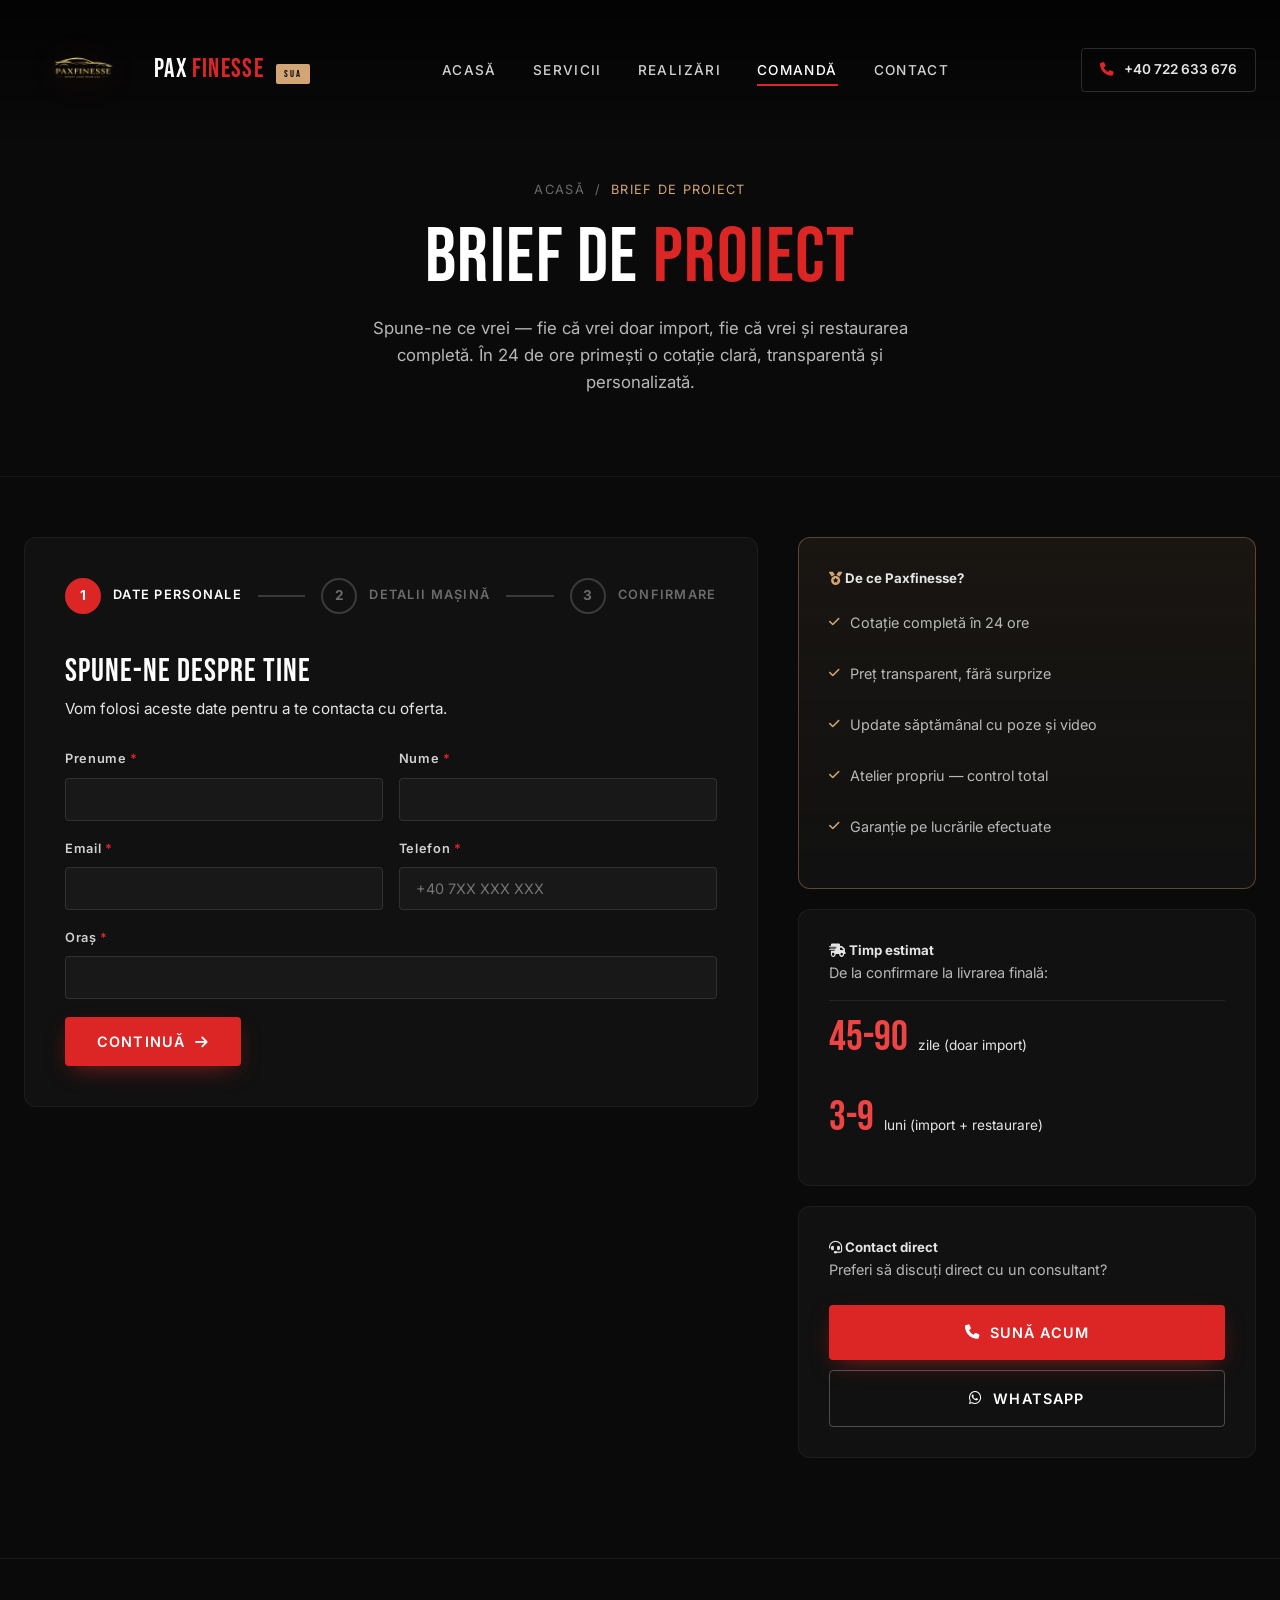
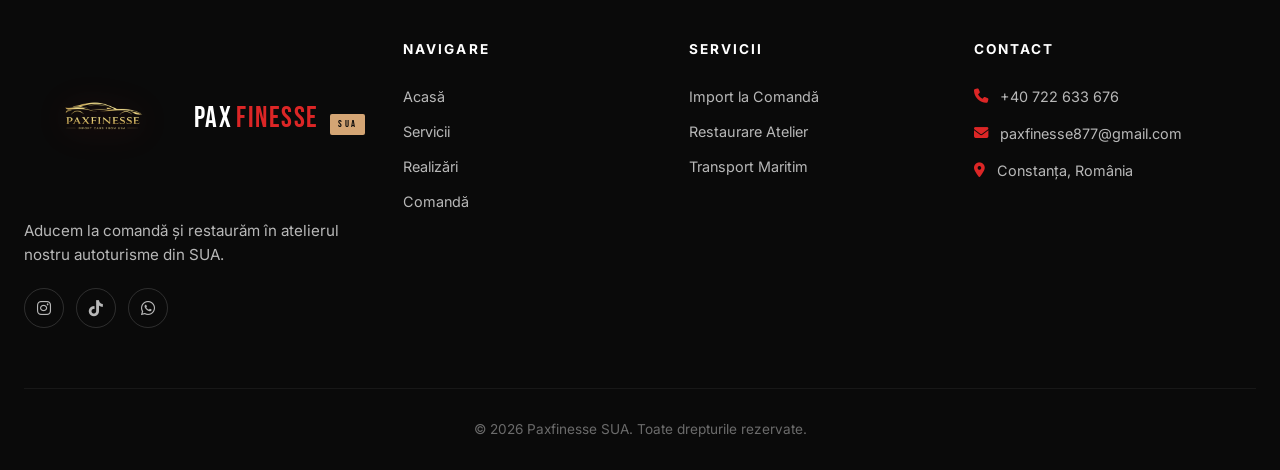
==== commit a04a3c60: "Actualizat email contact la paxfinesse877@gmail.com pe toate paginile" ====
--- a/comanda.html
+++ b/comanda.html
@@ -80,7 +80,14 @@
                     </div>
                 </div>
 
-                <form id="orderForm" novalidate>
+                <form id="orderForm" action="https://api.web3forms.com/submit" method="POST" novalidate>
+                    <input type="hidden" name="access_key" id="hidden_access_key">
+                    <input type="hidden" name="subject" id="hidden_subject">
+                    <input type="hidden" name="from_name" value="Website Paxfinesse">
+                    <input type="hidden" name="name" id="hidden_name">
+                    <input type="hidden" name="replyto" id="hidden_replyto">
+                    <input type="hidden" name="message" id="hidden_message">
+                    <input type="checkbox" name="botcheck" tabindex="-1" autocomplete="off" style="display:none;">
 
                     <!-- STEP 1 -->
                     <div class="form-step active" data-step="1">
@@ -349,7 +356,7 @@
                 <h5>Contact</h5>
                 <ul class="footer-contact">
                     <li><i class="fas fa-phone"></i> +40 722 633 676</li>
-                    <li><i class="fas fa-envelope"></i> autofinesse.ro@gmail.com</li>
+                    <li><i class="fas fa-envelope"></i> paxfinesse877@gmail.com</li>
                     <li><i class="fas fa-map-marker-alt"></i> Constanța, România</li>
                 </ul>
             </div>
